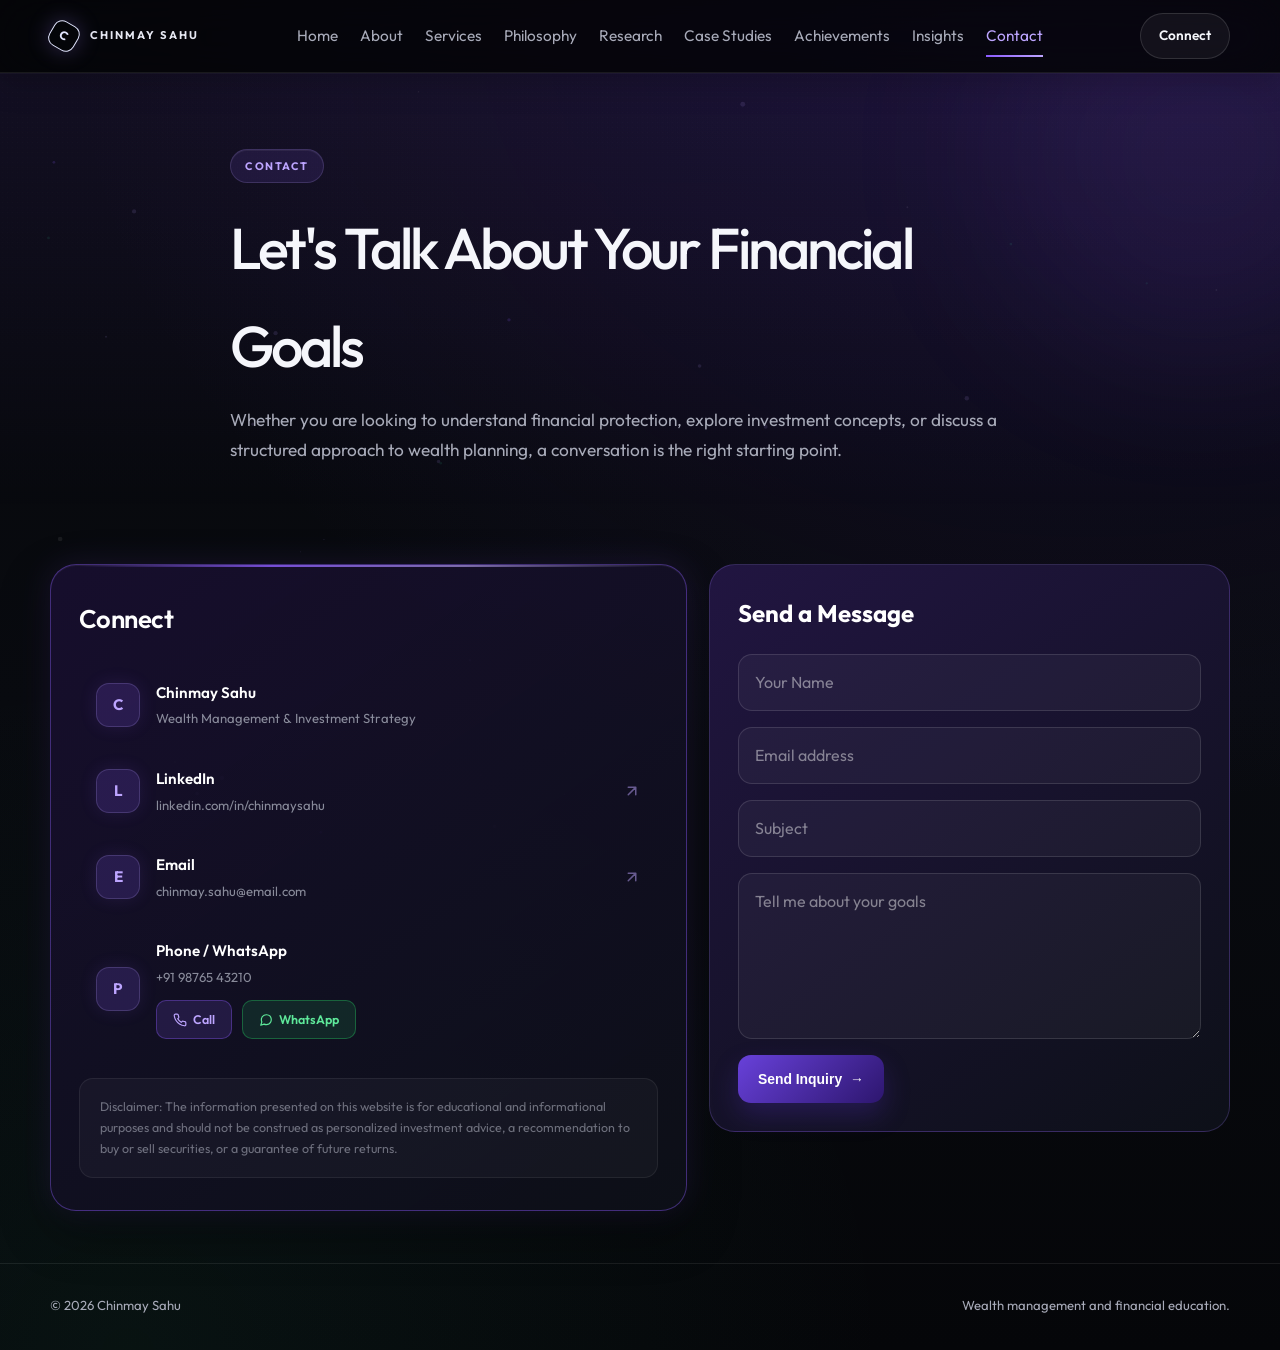
==== contact.html @ 5b197ac1 "Initial commit: Wealth Manager website with crystal background, interactive welcome screen, and upda" ====
<!DOCTYPE html>
<html lang="en">
  <head>
    <meta charset="UTF-8" />
    <meta name="viewport" content="width=device-width, initial-scale=1.0" />
    <title>Contact | Chinmay Sahu</title>
    <link rel="preconnect" href="https://fonts.googleapis.com" />
    <link rel="preconnect" href="https://fonts.gstatic.com" crossorigin />
    <link href="https://fonts.googleapis.com/css2?family=Outfit:wght@400;500;600;700&display=swap" rel="stylesheet" />
    <link rel="stylesheet" href="styles.css" />
  </head>
  <body>
    <canvas id="particles-canvas"></canvas>

    <div class="crystal-background" aria-hidden="true">
      <img src="hero-glass.jpg" alt="" class="crystal-ring" />
    </div>

    <header class="topbar">
      <div class="container nav-wrap">
        <a href="index.html" class="brand" aria-label="Home"><span class="brand-mark">C</span><span>Chinmay Sahu</span></a>
        <nav class="site-nav" aria-label="Main navigation">
          <a href="index.html">Home</a><a href="about.html">About</a><a href="services.html">Services</a>
          <a href="philosophy.html">Philosophy</a><a href="research.html">Research</a>
          <a href="case-studies.html">Case Studies</a><a href="achievements.html">Achievements</a>
          <a href="insights.html">Insights</a><a class="active" href="contact.html">Contact</a>
        </nav>
        <a class="nav-cta" href="contact.html">Connect</a>
        <button class="mobile-toggle" aria-label="Toggle menu">☰</button>
      </div>
    </header>

    <main>
      <section class="page-hero">
        <div class="container page-hero-inner">
          <span class="kicker">Contact</span>
          <h1>Let's Talk About Your Financial Goals</h1>
          <p>Whether you are looking to understand financial protection, explore investment concepts, or discuss a structured approach to wealth planning, a conversation is the right starting point.</p>
        </div>
      </section>

      <section>
        <div class="container contact-grid">
          <div class="connect-card reveal" id="connect-card">
            <h2 class="connect-card__title">Connect</h2>

            <ul class="connect-list">
              <!-- Chinmay Sahu — static info -->
              <li class="connect-item">
                <span class="connect-icon">C</span>
                <div class="connect-info">
                  <strong>Chinmay Sahu</strong>
                  <span>Wealth Management &amp; Investment Strategy</span>
                </div>
              </li>

              <!-- LinkedIn — clickable row -->
              <li>
                <a href="https://linkedin.com" target="_blank" rel="noopener noreferrer" class="connect-item connect-link">
                  <span class="connect-icon">L</span>
                  <div class="connect-info">
                    <strong>LinkedIn</strong>
                    <span>linkedin.com/in/chinmaysahu</span>
                  </div>
                  <svg class="connect-arrow" xmlns="http://www.w3.org/2000/svg" width="18" height="18" viewBox="0 0 24 24" fill="none" stroke="currentColor" stroke-width="2" stroke-linecap="round" stroke-linejoin="round"><path d="M7 17l9.2-9.2M17 17V7H7"/></svg>
                </a>
              </li>

              <!-- Email — clickable row -->
              <li>
                <a href="mailto:chinmay.sahu@email.com" class="connect-item connect-link">
                  <span class="connect-icon">E</span>
                  <div class="connect-info">
                    <strong>Email</strong>
                    <span>chinmay.sahu@email.com</span>
                  </div>
                  <svg class="connect-arrow" xmlns="http://www.w3.org/2000/svg" width="18" height="18" viewBox="0 0 24 24" fill="none" stroke="currentColor" stroke-width="2" stroke-linecap="round" stroke-linejoin="round"><path d="M7 17l9.2-9.2M17 17V7H7"/></svg>
                </a>
              </li>

              <!-- Phone / WhatsApp — split action buttons -->
              <li class="connect-item">
                <span class="connect-icon">P</span>
                <div class="connect-info">
                  <strong>Phone / WhatsApp</strong>
                  <span>+91 98765 43210</span>
                  <div class="connect-actions">
                    <a href="tel:+919876543210" class="connect-action-btn">
                      <svg xmlns="http://www.w3.org/2000/svg" width="14" height="14" viewBox="0 0 24 24" fill="none" stroke="currentColor" stroke-width="2" stroke-linecap="round" stroke-linejoin="round"><path d="M22 16.92v3a2 2 0 0 1-2.18 2 19.79 19.79 0 0 1-8.63-3.07 19.5 19.5 0 0 1-6-6 19.79 19.79 0 0 1-3.07-8.67A2 2 0 0 1 4.11 2h3a2 2 0 0 1 2 1.72 12.84 12.84 0 0 0 .7 2.81 2 2 0 0 1-.45 2.11L8.09 9.91a16 16 0 0 0 6 6l1.27-1.27a2 2 0 0 1 2.11-.45 12.84 12.84 0 0 0 2.81.7A2 2 0 0 1 22 16.92z"/></svg>
                      Call
                    </a>
                    <a href="https://wa.me" target="_blank" rel="noopener noreferrer" class="connect-action-btn connect-action-btn--wa">
                      <svg xmlns="http://www.w3.org/2000/svg" width="14" height="14" viewBox="0 0 24 24" fill="none" stroke="currentColor" stroke-width="2" stroke-linecap="round" stroke-linejoin="round"><path d="M21 11.5a8.38 8.38 0 0 1-.9 3.8 8.5 8.5 0 0 1-7.6 4.7 8.38 8.38 0 0 1-3.8-.9L3 21l1.9-5.7a8.38 8.38 0 0 1-.9-3.8 8.5 8.5 0 0 1 4.7-7.6 8.38 8.38 0 0 1 3.8-.9h.5a8.48 8.48 0 0 1 8 8v.5z"/></svg>
                      WhatsApp
                    </a>
                  </div>
                </div>
              </li>
            </ul>

            <div class="connect-disclaimer">
              Disclaimer: The information presented on this website is for educational and informational purposes and should not be construed as personalized investment advice, a recommendation to buy or sell securities, or a guarantee of future returns.
            </div>
          </div>

          <div class="form-shell reveal">
            <h2>Send a Message</h2>
            <form>
              <input type="text" placeholder="Your Name" />
              <input type="email" placeholder="Email address" />
              <input type="text" placeholder="Subject" />
              <textarea rows="5" placeholder="Tell me about your goals"></textarea>
              <button class="btn btn-primary" type="submit">Send Inquiry <span class="arrow">→</span></button>
            </form>
          </div>
        </div>
      </section>
    </main>

    <footer class="footer">
      <div class="container footer-inner">
        <div>© <span id="year"></span> Chinmay Sahu</div>
        <div>Wealth management and financial education.</div>
      </div>
    </footer>

    <nav class="mobile-bottom-nav" aria-label="Quick navigation">
      <a href="index.html">
        <svg xmlns="http://www.w3.org/2000/svg" width="20" height="20" viewBox="0 0 24 24" fill="none" stroke="currentColor" stroke-width="2" stroke-linecap="round" stroke-linejoin="round"><path d="m3 9 9-7 9 7v11a2 2 0 0 1-2 2H5a2 2 0 0 1-2-2z"/><polyline points="9 22 9 12 15 12 15 22"/></svg>
        <small>Home</small>
      </a>
      <a href="services.html">
        <svg xmlns="http://www.w3.org/2000/svg" width="20" height="20" viewBox="0 0 24 24" fill="none" stroke="currentColor" stroke-width="2" stroke-linecap="round" stroke-linejoin="round"><rect width="18" height="18" x="3" y="3" rx="2"/><path d="M7 7h.01"/><path d="M17 7h.01"/><path d="M7 17h.01"/><path d="M17 17h.01"/></svg>
        <small>Portfolio</small>
      </a>
      <a href="insights.html">
        <svg xmlns="http://www.w3.org/2000/svg" width="20" height="20" viewBox="0 0 24 24" fill="none" stroke="currentColor" stroke-width="2" stroke-linecap="round" stroke-linejoin="round"><path d="M2 12h4l3-9 5 18 3-9h5"/></svg>
        <small>Insights</small>
      </a>
      <a class="active" href="contact.html">
        <svg xmlns="http://www.w3.org/2000/svg" width="20" height="20" viewBox="0 0 24 24" fill="none" stroke="currentColor" stroke-width="2" stroke-linecap="round" stroke-linejoin="round"><path d="M19 21v-2a4 4 0 0 0-4-4H9a4 4 0 0 0-4 4v2"/><circle cx="12" cy="7" r="4"/></svg>
        <small>Profile</small>
      </a>
    </nav>

    <script src="script.js"></script>
  </body>
</html>
---- styles.css ----
/* ═══════════════════════════════════════════════════════════
   CHINMAY SAHU — Premium Dark Glassmorphic Theme
   Inspired by Nexora fintech UI
   ═══════════════════════════════════════════════════════════ */

/* ── Foundations ─────────────────────────────────────────── */
:root {
  --bg: #050609;
  --bg-soft: #0a0c12;
  --panel: #0d1018;
  --card: #11141d;
  --text: #f5f6fb;
  --text-soft: #a8abb9;
  --muted: #6f7382;
  --line: rgba(255, 255, 255, 0.08);
  --accent: #8c5cff;
  --accent-soft: #bda5ff;
  --accent-strong: #3d1a92;
  --green: #34d399;
  --green-soft: rgba(52, 211, 153, 0.12);
  --shadow: 0 18px 48px rgba(0, 0, 0, 0.35);
  --glass: rgba(16, 19, 27, 0.72);
  --glass-border: rgba(255, 255, 255, 0.09);
  --radius: 18px;
  --radius-lg: 28px;
  --container: 1180px;
  --ease: cubic-bezier(0.22, 1, 0.36, 1);
  --ease-bounce: cubic-bezier(0.34, 1.56, 0.64, 1);
}

* { box-sizing: border-box; margin: 0; padding: 0; }

html {
  scroll-behavior: smooth;
  background: var(--bg);
}

body {
  margin: 0;
  min-width: 320px;
  overflow-x: hidden;
  font-family: Outfit, ui-sans-serif, system-ui, -apple-system, BlinkMacSystemFont, "Segoe UI", sans-serif;
  background:
    radial-gradient(ellipse 80% 60% at 85% 0%, rgba(81, 42, 173, 0.18), transparent),
    radial-gradient(ellipse 60% 50% at 10% 100%, rgba(52, 211, 153, 0.06), transparent),
    linear-gradient(180deg, #050609 0%, #090b10 52%, #050609 100%);
  color: var(--text);
  line-height: 1.7;
  -webkit-font-smoothing: antialiased;
  text-rendering: optimizeLegibility;
}

/* Dot pattern overlay */
body::before {
  content: "";
  position: fixed;
  inset: 0;
  pointer-events: none;
  z-index: 0;
  opacity: 0.12;
  background-image: radial-gradient(rgba(255,255,255,0.2) 0.7px, transparent 0.7px);
  background-size: 5px 5px;
  mask-image: linear-gradient(to bottom, black, transparent 72%);
  -webkit-mask-image: linear-gradient(to bottom, black, transparent 72%);
}

::selection {
  color: #fff;
  background: rgba(140, 92, 255, 0.55);
}

:focus-visible {
  outline: 2px solid var(--accent-soft);
  outline-offset: 4px;
}

a {
  color: inherit;
  text-decoration: none;
}

img {
  max-width: 100%;
  display: block;
}

ul { list-style: none; }

.container {
  width: min(var(--container), calc(100% - 32px));
  margin: 0 auto;
  position: relative;
  z-index: 1;
}


/* ── Keyframe Animations ────────────────────────────────── */
@keyframes fadeUp {
  from { opacity: 0; transform: translateY(36px); }
  to   { opacity: 1; transform: translateY(0); }
}

@keyframes fadeDown {
  from { opacity: 0; transform: translateY(-24px); }
  to   { opacity: 1; transform: translateY(0); }
}

@keyframes fadeIn {
  from { opacity: 0; }
  to   { opacity: 1; }
}

@keyframes scaleIn {
  from { opacity: 0; transform: scale(0.92); }
  to   { opacity: 1; transform: scale(1); }
}

@keyframes slideLeft {
  from { opacity: 0; transform: translateX(48px); }
  to   { opacity: 1; transform: translateX(0); }
}

@keyframes slideRight {
  from { opacity: 0; transform: translateX(-48px); }
  to   { opacity: 1; transform: translateX(0); }
}

@keyframes float {
  0%, 100% { transform: translateY(0px) rotate(-28deg); }
  50%      { transform: translateY(-18px) rotate(-24deg); }
}

@keyframes floatStat {
  0%, 100% { transform: translateY(0px); }
  50%      { transform: translateY(-10px); }
}

@keyframes pulse {
  0%, 100% { opacity: 0.6; transform: scale(1); }
  50%      { opacity: 1; transform: scale(1.05); }
}

@keyframes shimmer {
  0%   { background-position: -200% 0; }
  100% { background-position: 200% 0; }
}

@keyframes glowPulse {
  0%, 100% { box-shadow: 0 0 22px rgba(140, 92, 255, 0.15); }
  50%      { box-shadow: 0 0 38px rgba(140, 92, 255, 0.35); }
}

@keyframes barGrow {
  from { transform: scaleY(0); }
  to   { transform: scaleY(1); }
}

@keyframes countUp {
  from { opacity: 0; transform: translateY(16px); }
  to   { opacity: 1; transform: translateY(0); }
}

@keyframes heroImageFloat {
  0%, 100% { transform: translateY(0) scale(1); }
  50%      { transform: translateY(-14px) scale(1.02); }
}

@keyframes gradientShift {
  0%   { background-position: 0% 50%; }
  50%  { background-position: 100% 50%; }
  100% { background-position: 0% 50%; }
}


/* ── Reveal-on-scroll (JS adds .is-visible) ─────────────── */
.reveal {
  opacity: 0;
  transform: translateY(36px);
  transition: opacity 0.7s var(--ease), transform 0.7s var(--ease);
}
.reveal.is-visible {
  opacity: 1;
  transform: translateY(0);
}

/* Stagger children */
.stagger > *:nth-child(1)  { transition-delay: 0ms; }
.stagger > *:nth-child(2)  { transition-delay: 80ms; }
.stagger > *:nth-child(3)  { transition-delay: 160ms; }
.stagger > *:nth-child(4)  { transition-delay: 240ms; }
.stagger > *:nth-child(5)  { transition-delay: 320ms; }
.stagger > *:nth-child(6)  { transition-delay: 400ms; }
.stagger > *:nth-child(7)  { transition-delay: 480ms; }
.stagger > *:nth-child(8)  { transition-delay: 560ms; }
.stagger > *:nth-child(9)  { transition-delay: 640ms; }

.stagger > .reveal {
  opacity: 0;
  transform: translateY(36px);
}
.stagger > .reveal.is-visible {
  opacity: 1;
  transform: translateY(0);
}


/* ── Crystal Background ─────────────────────────────────── */
.crystal-background {
  position: fixed;
  top: 0;
  left: 0;
  width: 100vw;
  height: 100vh;
  z-index: -1;
  overflow: hidden;
  pointer-events: none;
  background: radial-gradient(ellipse 80% 60% at 50% 50%, rgba(81, 42, 173, 0.25), rgba(5, 6, 9, 0.95));
}

.crystal-background::after {
  content: "";
  position: absolute;
  inset: 0;
  background: linear-gradient(180deg, rgba(5, 6, 9, 0.6) 0%, rgba(5, 6, 9, 0.3) 50%, rgba(5, 6, 9, 0.8) 100%);
  pointer-events: none;
}

.crystal-ring {
  position: absolute;
  top: 50%;
  left: 50%;
  width: 900px;
  max-width: none;
  transform: translate(-50%, -50%);
  opacity: 0.65;
  filter: drop-shadow(0 0 80px rgba(140, 92, 255, 0.4)) hue-rotate(-10deg) saturate(1.2);
  transition: transform 0.1s ease-out;
}

/* ── Navigation ─────────────────────────────────────────── */
.topbar {
  position: sticky;
  top: 0;
  z-index: 999;
  background: rgba(5, 6, 9, 0.82);
  backdrop-filter: blur(24px) saturate(1.6);
  -webkit-backdrop-filter: blur(24px) saturate(1.6);
  border-bottom: 1px solid var(--line);
  box-shadow: 0 1px 0 rgba(255,255,255,0.03), 0 12px 30px rgba(0,0,0,0.18);
  animation: fadeDown 0.6s var(--ease) both;
}

.nav-wrap {
  display: flex;
  align-items: center;
  justify-content: space-between;
  min-height: 72px;
  gap: 20px;
}

.brand {
  display: flex;
  align-items: center;
  gap: 12px;
  font-weight: 700;
  letter-spacing: 0.18em;
  text-transform: uppercase;
  font-size: 0.7rem;
}

.brand > span:last-child {
  color: #e6e8f2;
}

.brand-mark {
  width: 28px;
  height: 28px;
  border-radius: 9px;
  background: transparent;
  border: 1px solid #e1e5ff;
  color: #e1e5ff;
  display: grid;
  place-items: center;
  font-size: 0.75rem;
  font-weight: 700;
  transform: rotate(30deg);
  box-shadow: 0 0 22px rgba(167, 132, 255, 0.28);
  animation: glowPulse 3s ease-in-out infinite;
}

.site-nav {
  display: flex;
  align-items: center;
  gap: 22px;
  color: var(--text-soft);
  font-size: 0.96rem;
}

.site-nav a {
  position: relative;
  transition: color 0.25s ease;
}

.site-nav a::after {
  content: "";
  position: absolute;
  left: 0;
  bottom: -8px;
  width: 100%;
  height: 2px;
  background: linear-gradient(90deg, var(--accent), var(--accent-soft));
  transform: scaleX(0);
  transform-origin: left;
  transition: transform 0.3s var(--ease);
}

.site-nav a:hover,
.site-nav a.active {
  color: var(--accent-soft);
}

.site-nav a:hover::after,
.site-nav a.active::after {
  transform: scaleX(1);
}

.nav-cta {
  display: inline-flex;
  align-items: center;
  justify-content: center;
  padding: 10px 18px;
  min-height: 40px;
  border-radius: 999px;
  border: 1px solid rgba(255, 255, 255, 0.13);
  background: rgba(255, 255, 255, 0.05);
  font-weight: 600;
  font-size: 0.85rem;
  color: var(--text);
  transition: background 200ms ease, border-color 200ms ease, transform 200ms ease, box-shadow 200ms ease;
}

.nav-cta:hover {
  background: rgba(140, 92, 255, 0.16);
  border-color: rgba(189, 165, 255, 0.42);
  transform: translateY(-1px);
  box-shadow: 0 8px 24px rgba(140, 92, 255, 0.15);
}

.mobile-toggle {
  display: none;
  width: 42px;
  height: 42px;
  border-radius: 12px;
  border: 1px solid rgba(255,255,255,0.1);
  background: rgba(255,255,255,0.04);
  color: var(--text);
  font-size: 1.4rem;
  cursor: pointer;
  transition: background 200ms ease, border-color 200ms ease;
}

.mobile-toggle:active {
  background: rgba(140, 92, 255, 0.2);
  border-color: rgba(189, 165, 255, 0.5);
}


/* ── Hero Section ───────────────────────────────────────── */
.hero {
  padding: 58px 0 30px;
  position: relative;
  overflow: hidden;
}

/* Ambient glow behind hero */
.hero::before {
  content: "";
  position: absolute;
  width: 560px;
  height: 560px;
  left: -240px;
  top: -200px;
  border-radius: 50%;
  background: rgba(84, 51, 180, 0.12);
  filter: blur(100px);
  pointer-events: none;
  animation: pulse 6s ease-in-out infinite;
}

.hero::after {
  content: "";
  position: absolute;
  width: 400px;
  height: 400px;
  right: -100px;
  bottom: -100px;
  border-radius: 50%;
  background: rgba(52, 211, 153, 0.06);
  filter: blur(80px);
  pointer-events: none;
}

.hero-grid {
  display: flex;
  flex-direction: column;
  max-width: 800px;
  gap: 30px;
}

.kicker {
  display: inline-flex;
  align-items: center;
  gap: 10px;
  padding: 7px 14px;
  border-radius: 999px;
  background: rgba(140, 92, 255, 0.12);
  border: 1px solid rgba(189, 165, 255, 0.18);
  color: var(--accent-soft);
  font-size: 0.68rem;
  font-weight: 700;
  letter-spacing: 0.14em;
  text-transform: uppercase;
  box-shadow: inset 0 1px 0 rgba(255,255,255,0.06);
  animation: fadeUp 0.6s var(--ease) 0.1s both;
}

.hero h1 {
  font-family: Outfit, ui-sans-serif, system-ui, sans-serif;
  font-size: clamp(2.9rem, 7vw, 5.8rem);
  font-weight: 500;
  line-height: 1.02;
  margin: 20px 0 18px;
  letter-spacing: -0.07em;
  max-width: 620px;
  text-shadow: 0 0 34px rgba(153, 121, 255, 0.1);
  animation: fadeUp 0.8s var(--ease) 0.2s both;
}

.hero h1::first-line {
  color: #fff;
}

.hero p {
  max-width: 540px;
  font-size: 1.05rem;
  color: #b8bbc8;
  line-height: 1.72;
  animation: fadeUp 0.8s var(--ease) 0.35s both;
}

.hero-actions {
  display: flex;
  flex-wrap: wrap;
  gap: 14px;
  margin-top: 28px;
  animation: fadeUp 0.8s var(--ease) 0.45s both;
}

.hero-meta {
  display: flex;
  flex-wrap: wrap;
  gap: 12px;
  margin-top: 28px;
  animation: fadeUp 0.8s var(--ease) 0.55s both;
}

.hero-meta span {
  padding: 9px 12px;
  border: 1px solid rgba(255, 255, 255, 0.08);
  border-radius: 10px;
  background: rgba(255, 255, 255, 0.035);
  color: var(--text-soft);
  font-size: 0.76rem;
  transition: border-color 200ms ease, background 200ms ease, transform 200ms ease;
}

.hero-meta span:hover {
  border-color: rgba(189, 165, 255, 0.28);
  background: rgba(140, 92, 255, 0.08);
  transform: translateY(-2px);
}


/* ── Hero Visual Card (Portfolio Dashboard) ──────────────── */
.hero-visual {
  position: relative;
  animation: slideLeft 0.9s var(--ease) 0.3s both;
}

.visual-card {
  min-height: 510px;
  padding: 25px;
  border: 1px solid rgba(255, 255, 255, 0.11);
  border-radius: var(--radius-lg);
  background:
    radial-gradient(circle at 75% 12%, rgba(134, 93, 255, 0.38), transparent 26%),
    linear-gradient(160deg, #161022 0%, #0d1019 47%, #080a0f 100%);
  box-shadow: 0 28px 70px rgba(0,0,0,0.48), 0 0 0 1px rgba(189,165,255,0.05);
  position: relative;
  overflow: hidden;
  isolation: isolate;
}

/* Gradient sheen */
.visual-card::before {
  content: "";
  position: absolute;
  inset: 0;
  background: linear-gradient(135deg, rgba(157, 115, 255, 0.23), transparent 45%, transparent);
  pointer-events: none;
}

/* Glass ring decoration */
.visual-card::after {
  content: "";
  position: absolute;
  width: 235px;
  height: 145px;
  right: 24px;
  top: 95px;
  border: 14px solid rgba(232, 236, 255, 0.68);
  border-radius: 50%;
  transform: rotate(-28deg);
  box-shadow: 0 0 20px #7f67ff, inset 0 0 18px #93b3ff;
  opacity: 0.72;
  pointer-events: none;
  animation: float 6s ease-in-out infinite;
}

.portfolio-balance {
  display: flex;
  justify-content: space-between;
  align-items: center;
  margin-bottom: 24px;
  color: rgba(255,255,255,0.6);
  position: relative;
  z-index: 2;
  font-size: 0.76rem;
}

.balance-main {
  position: relative;
  z-index: 2;
  margin-top: 150px;
  font-size: 2.3rem;
  font-weight: 500;
  color: white;
  letter-spacing: -0.05em;
}

.visual-panel {
  position: relative;
  z-index: 1;
  background: rgba(255,255,255,0.045);
  border: 1px solid rgba(255,255,255,0.08);
  border-radius: 20px;
  padding: 16px;
  margin-top: 18px;
  box-shadow: inset 0 1px 0 rgba(255,255,255,0.05), 0 15px 32px rgba(0,0,0,0.15);
}

.bar-chart {
  display: grid;
  grid-template-columns: repeat(7, 1fr);
  align-items: end;
  gap: 12px;
  height: 180px;
  margin: 20px 0 8px;
}

.bar-chart span {
  display: block;
  border-radius: 12px 12px 0 0;
  background: linear-gradient(180deg, #a67cff 0%, #4c25b8 100%);
  box-shadow: 0 0 14px rgba(151, 113, 255, 0.22);
  transform-origin: bottom;
  animation: barGrow 0.8s var(--ease) both;
  transition: filter 200ms ease, transform 200ms ease;
}

.bar-chart span:nth-child(1) { animation-delay: 0.6s; }
.bar-chart span:nth-child(2) { animation-delay: 0.7s; }
.bar-chart span:nth-child(3) { animation-delay: 0.8s; }
.bar-chart span:nth-child(4) { animation-delay: 0.9s; }
.bar-chart span:nth-child(5) { animation-delay: 1.0s; }
.bar-chart span:nth-child(6) { animation-delay: 1.1s; }
.bar-chart span:nth-child(7) { animation-delay: 1.2s; }

.bar-chart span:hover {
  filter: brightness(1.3);
  transform: translateY(-4px) scaleY(1);
}

.legend {
  list-style: none;
  padding: 0;
  margin: 24px 0 0;
  display: flex;
  flex-wrap: wrap;
  gap: 12px;
  color: rgba(255,255,255,0.6);
  font-size: 0.76rem;
  position: relative;
  z-index: 2;
}

.legend li {
  display: inline-flex;
  align-items: center;
  gap: 8px;
}

.dot {
  width: 10px;
  height: 10px;
  border-radius: 50%;
  display: inline-block;
}

.floating-stat {
  position: absolute;
  right: -18px;
  bottom: 32px;
  width: 175px;
  padding: 15px;
  background: rgba(21, 24, 34, 0.92);
  backdrop-filter: blur(16px);
  -webkit-backdrop-filter: blur(16px);
  border: 1px solid rgba(255, 255, 255, 0.11);
  border-radius: var(--radius);
  z-index: 2;
  color: var(--text);
  box-shadow: 0 18px 42px rgba(0,0,0,0.42), inset 0 1px 0 rgba(255,255,255,0.06);
  animation: floatStat 4s ease-in-out infinite;
}

.floating-stat small {
  display: block;
  color: var(--muted);
  margin-bottom: 8px;
  font-size: 0.72rem;
}

.floating-stat strong {
  font-size: 1.8rem;
  color: #a990ff;
  font-weight: 600;
}


/* ── Buttons ────────────────────────────────────────────── */
.btn {
  display: inline-flex;
  align-items: center;
  justify-content: center;
  gap: 8px;
  border-radius: 13px;
  padding: 14px 20px;
  min-height: 48px;
  font-weight: 700;
  font-size: 0.87rem;
  position: relative;
  overflow: hidden;
  isolation: isolate;
  transition: transform 200ms var(--ease), box-shadow 200ms ease, border-color 200ms ease, background 200ms ease;
}

/* Shimmer sweep on hover */
.btn::after {
  content: "";
  position: absolute;
  inset: 0;
  transform: translateX(-110%) skewX(-18deg);
  background: linear-gradient(90deg, transparent, rgba(255,255,255,0.16), transparent);
  transition: transform 480ms ease;
  z-index: -1;
}

.btn:hover::after {
  transform: translateX(110%) skewX(-18deg);
}

.btn-primary {
  background: linear-gradient(135deg, #6841da, #2d166e);
  color: white;
  box-shadow: 0 12px 26px rgba(82, 47, 189, 0.28);
  border: none;
}

.btn-primary:hover {
  transform: translateY(-2px);
  box-shadow: 0 16px 34px rgba(82, 47, 189, 0.42);
}

.btn-secondary {
  background: rgba(255, 255, 255, 0.05);
  color: var(--text);
  border: 1px solid rgba(255, 255, 255, 0.13);
}

.btn-secondary:hover {
  border-color: rgba(189, 165, 255, 0.4);
  background: rgba(140, 92, 255, 0.1);
  transform: translateY(-2px);
}

.is-pressed {
  transform: scale(0.97) !important;
}

/* Arrow icon inside button */
.btn .arrow {
  display: inline-block;
  transition: transform 250ms var(--ease);
}
.btn:hover .arrow {
  transform: translateX(4px);
}


/* ── Section Heads ──────────────────────────────────────── */
main section {
  padding: 52px 0;
}

.section-head {
  display: flex;
  align-items: end;
  justify-content: space-between;
  gap: 18px;
  margin-bottom: 28px;
}

.section-head h2 {
  margin: 0;
  font-family: Outfit, ui-sans-serif, system-ui, sans-serif;
  font-size: clamp(2rem, 3vw, 3rem);
  font-weight: 500;
  letter-spacing: -0.05em;
  color: #f4f2ff;
}

.section-head p {
  max-width: 600px;
  color: #aeb2c1;
  margin: 0;
}


/* ── Cards ──────────────────────────────────────────────── */
.feature-grid,
.card-grid,
.stat-grid,
.blog-grid,
.timeline,
.two-col,
.contact-grid,
.metrics-row,
.case-grid,
.page-grid {
  display: grid;
  gap: 22px;
}

.feature-grid { grid-template-columns: repeat(3, minmax(0, 1fr)); }
.card-grid    { grid-template-columns: repeat(3, minmax(0, 1fr)); }
.stat-grid    { grid-template-columns: repeat(4, minmax(0, 1fr)); }
.blog-grid    { grid-template-columns: repeat(3, minmax(0, 1fr)); }
.timeline     { grid-template-columns: repeat(4, minmax(0, 1fr)); }
.two-col      { grid-template-columns: 1.1fr 0.9fr; align-items: start; }
.contact-grid { grid-template-columns: 1.1fr 0.9fr; align-items: start; }

.card,
.text-block,
.blog-card,
.contact-card {
  background: linear-gradient(135deg, rgba(82, 47, 189, 0.12), rgba(21, 12, 41, 0.45));
  backdrop-filter: blur(24px);
  -webkit-backdrop-filter: blur(24px);
  border: 1px solid rgba(140, 92, 255, 0.35);
  border-radius: var(--radius);
  padding: 24px;
  position: relative;
  overflow: hidden;
  box-shadow: 0 14px 32px rgba(0,0,0,0.16), inset 0 0 20px rgba(140, 92, 255, 0.15);
  transition: transform 300ms var(--ease), border-color 300ms ease, box-shadow 300ms ease;
}

/* Glass highlight gradient */
.card::before,
.blog-card::before,
.contact-card::before {
  content: "";
  position: absolute;
  inset: 0;
  pointer-events: none;
  background: linear-gradient(135deg, rgba(255,255,255,0.06), transparent 32%);
  opacity: 0.6;
}

.card:hover,
.blog-card:hover,
.contact-card:hover {
  transform: translateY(-6px);
  border-color: rgba(189, 165, 255, 0.6);
  box-shadow: 0 22px 44px rgba(0,0,0,0.4), 0 0 30px rgba(106, 67, 211, 0.25), inset 0 0 25px rgba(140, 92, 255, 0.25);
}

.card h3,
.blog-body h3 {
  margin: 15px 0 10px;
  font-size: 1.3rem;
  color: #f0eff8;
}

.card p,
.card li,
.text-block p,
.text-block li {
  color: #aeb2c1;
  line-height: 1.7;
}

.text-block {
  padding: 32px;
}

.text-block ul,
.card ul,
.case-list {
  padding-left: 18px;
  margin: 18px 0 0;
  list-style: disc;
}

.service-card { min-height: 100%; }


/* ── Icon Box ───────────────────────────────────────────── */
.icon-box {
  width: 54px;
  height: 54px;
  border-radius: 14px;
  display: grid;
  place-items: center;
  background: rgba(140, 92, 255, 0.15);
  border: 1px solid rgba(189,165,255,0.14);
  color: var(--accent-soft);
  font-size: 1rem;
  font-weight: 700;
  box-shadow: 0 0 20px rgba(140,92,255,0.1);
}


/* ── Metric Cards ───────────────────────────────────────── */
.metric-card {
  padding: 28px 22px;
  background: linear-gradient(145deg, #19132b, #0d1018);
  border: 1px solid rgba(158, 122, 255, 0.2);
  border-radius: var(--radius);
  color: white;
  position: relative;
  overflow: hidden;
  box-shadow: 0 14px 32px rgba(0,0,0,0.16), inset 0 1px 0 rgba(255,255,255,0.035);
  transition: transform 300ms var(--ease), border-color 300ms ease, box-shadow 300ms ease;
}

.metric-card::before {
  content: "";
  position: absolute;
  inset: 0;
  pointer-events: none;
  background: linear-gradient(135deg, rgba(255,255,255,0.06), transparent 32%);
  opacity: 0.6;
}

.metric-card:hover {
  transform: translateY(-5px);
  border-color: rgba(189, 165, 255, 0.28);
  box-shadow: 0 22px 44px rgba(0,0,0,0.25), 0 0 24px rgba(106, 67, 211, 0.08);
}

.metric-card strong {
  display: block;
  font-family: Outfit, ui-sans-serif, system-ui, sans-serif;
  font-size: clamp(2rem, 3vw, 3rem);
  line-height: 1;
  margin-bottom: 8px;
  color: #f5f2ff;
  font-weight: 600;
}

.metric-card span {
  color: rgba(255,255,255,0.65);
  font-size: 0.88rem;
}


/* ── Page Hero ──────────────────────────────────────────── */
.page-hero {
  padding: 76px 0 48px;
  background: linear-gradient(180deg, rgba(140, 92, 255, 0.1), transparent);
  position: relative;
  overflow: hidden;
}

.page-hero::before {
  content: "";
  position: absolute;
  width: 400px;
  height: 400px;
  right: -120px;
  top: -120px;
  border-radius: 50%;
  background: rgba(140, 92, 255, 0.08);
  filter: blur(80px);
  pointer-events: none;
}

.page-hero-inner {
  max-width: 820px;
}

.page-hero h1 {
  font-family: Outfit, ui-sans-serif, system-ui, sans-serif;
  margin: 16px 0 10px;
  font-size: clamp(2.5rem, 4.5vw, 4.3rem);
  font-weight: 500;
  letter-spacing: -0.05em;
  animation: fadeUp 0.7s var(--ease) 0.1s both;
}

.page-hero p {
  color: var(--text-soft);
  font-size: 1.08rem;
  animation: fadeUp 0.7s var(--ease) 0.2s both;
}

.page-hero .kicker {
  animation: fadeUp 0.6s var(--ease) both;
}


/* ── Image Panel ────────────────────────────────────────── */
.image-panel {
  min-height: 420px;
  border-radius: 24px;
  background-image: linear-gradient(135deg, rgba(14, 34, 45, 0.48), rgba(12, 26, 35, 0.24)), url('https://images.unsplash.com/photo-1520607162513-77705c0f0d4a?auto=format&fit=crop&w=1200&q=80');
  background-size: cover;
  background-position: center;
  box-shadow: var(--shadow);
  border: 1px solid var(--glass-border);
}


/* ── Quote ──────────────────────────────────────────────── */
.quote {
  background: linear-gradient(145deg, #211541, #0d1018);
  border: 1px solid rgba(158, 122, 255, 0.22);
  color: white;
  border-radius: 26px;
  padding: 40px 34px;
  position: relative;
  overflow: hidden;
}

.quote::before {
  content: "\201C";
  position: absolute;
  right: 26px;
  top: 10px;
  font-size: 5rem;
  line-height: 1;
  color: rgba(189, 165, 255, 0.12);
  font-family: Georgia, serif;
}

.quote p {
  font-size: 1.1rem;
  color: rgba(255,255,255,0.88);
  font-style: italic;
  line-height: 1.8;
}


/* ── Blog Cards ─────────────────────────────────────────── */
.blog-thumb {
  height: 220px;
  background-size: cover;
  background-position: center;
  filter: saturate(0.72) contrast(1.08);
  transition: transform 500ms var(--ease), filter 500ms ease;
}

.blog-card:hover .blog-thumb {
  filter: saturate(1) contrast(1.08);
  transform: scale(1.04);
}

.blog-body {
  padding: 22px;
}

.blog-body span {
  color: var(--accent-soft);
  font-size: 0.8rem;
  letter-spacing: 0.08em;
  text-transform: uppercase;
  font-weight: 700;
}

.blog-body h3 {
  margin: 12px 0 8px;
  font-size: 1.3rem;
}

.blog-body p {
  color: #aeb2c1;
}


/* ── Timeline ───────────────────────────────────────────── */
.timeline-item {
  position: relative;
  border-left: 1px solid rgba(140, 92, 255, 0.25);
  padding: 0 0 0 20px;
  min-height: 200px;
}

.timeline-item::before {
  content: "";
  position: absolute;
  left: -7px;
  top: 0;
  width: 14px;
  height: 14px;
  border-radius: 50%;
  background: var(--accent);
  box-shadow: 0 0 0 6px rgba(140, 92, 255, 0.15), 0 0 20px rgba(140, 92, 255, 0.3);
}

.timeline-item h4 {
  margin: 0 0 8px;
  font-size: 1.1rem;
  color: var(--accent-soft);
}

.timeline-item p {
  color: var(--text-soft);
}


/* ── Connect Card ───────────────────────────────────────── */
.connect-card {
  background: linear-gradient(145deg, rgba(25, 15, 50, 0.85), rgba(13, 16, 24, 0.95));
  border: 1.5px solid rgba(140, 92, 255, 0.4);
  border-radius: 26px;
  padding: 32px 28px;
  position: relative;
  overflow: hidden;
  box-shadow:
    0 0 30px rgba(140, 92, 255, 0.12),
    0 20px 50px rgba(0, 0, 0, 0.4),
    inset 0 1px 0 rgba(255, 255, 255, 0.06);
}

/* Neon glow accent line at top */
.connect-card::before {
  content: "";
  position: absolute;
  top: 0;
  left: 28px;
  right: 28px;
  height: 2px;
  background: linear-gradient(90deg, transparent, rgba(140, 92, 255, 0.8), rgba(189, 165, 255, 0.6), transparent);
  border-radius: 2px;
}

.connect-card__title {
  font-size: 1.6rem;
  font-weight: 600;
  color: #fff;
  margin: 0 0 24px;
  letter-spacing: -0.02em;
}

/* List */
.connect-list {
  list-style: none;
  padding: 0;
  margin: 0;
  display: grid;
  gap: 6px;
}

/* Each row */
.connect-item {
  display: flex;
  align-items: center;
  gap: 16px;
  padding: 14px 16px;
  border-radius: 14px;
  transition: background 250ms ease, border-color 250ms ease, transform 250ms var(--ease);
  border: 1px solid transparent;
}

/* Clickable rows */
.connect-link {
  text-decoration: none;
  color: inherit;
  cursor: pointer;
}

.connect-link:hover {
  background: rgba(140, 92, 255, 0.1);
  border-color: rgba(140, 92, 255, 0.3);
  transform: translateX(4px);
}

/* Icon block */
.connect-icon {
  width: 44px;
  height: 44px;
  min-width: 44px;
  border-radius: 13px;
  background: rgba(140, 92, 255, 0.18);
  border: 1px solid rgba(189, 165, 255, 0.2);
  color: var(--accent-soft);
  display: grid;
  place-items: center;
  font-weight: 700;
  font-size: 0.95rem;
  box-shadow: 0 0 18px rgba(140, 92, 255, 0.12);
  transition: box-shadow 250ms ease, background 250ms ease;
}

.connect-link:hover .connect-icon {
  background: rgba(140, 92, 255, 0.3);
  box-shadow: 0 0 28px rgba(140, 92, 255, 0.3);
}

/* Info text */
.connect-info {
  display: flex;
  flex-direction: column;
  gap: 2px;
  flex: 1;
  min-width: 0;
}

.connect-info strong {
  color: #fff;
  font-size: 0.95rem;
  font-weight: 600;
}

.connect-info span {
  color: rgba(168, 171, 185, 0.8);
  font-size: 0.82rem;
  overflow: hidden;
  text-overflow: ellipsis;
  white-space: nowrap;
}

/* External link arrow */
.connect-arrow {
  color: rgba(189, 165, 255, 0.5);
  flex-shrink: 0;
  transition: color 250ms ease, transform 250ms var(--ease);
}

.connect-link:hover .connect-arrow {
  color: var(--accent-soft);
  transform: translate(2px, -2px);
}

/* Action buttons (Call / WhatsApp) */
.connect-actions {
  display: flex;
  gap: 10px;
  margin-top: 10px;
}

.connect-action-btn {
  display: inline-flex;
  align-items: center;
  gap: 6px;
  padding: 8px 16px;
  border-radius: 10px;
  font-size: 0.78rem;
  font-weight: 600;
  text-decoration: none;
  transition: transform 200ms var(--ease), box-shadow 200ms ease, background 200ms ease;
  background: rgba(140, 92, 255, 0.15);
  border: 1px solid rgba(140, 92, 255, 0.35);
  color: var(--accent-soft);
}

.connect-action-btn:hover {
  background: rgba(140, 92, 255, 0.28);
  transform: translateY(-2px);
  box-shadow: 0 6px 20px rgba(140, 92, 255, 0.2);
}

.connect-action-btn--wa {
  background: rgba(37, 211, 102, 0.12);
  border-color: rgba(37, 211, 102, 0.35);
  color: #5ee89a;
}

.connect-action-btn--wa:hover {
  background: rgba(37, 211, 102, 0.22);
  box-shadow: 0 6px 20px rgba(37, 211, 102, 0.2);
}

/* Disclaimer */
.connect-disclaimer {
  margin-top: 24px;
  padding: 18px 20px;
  background: rgba(255, 255, 255, 0.03);
  border: 1px solid rgba(255, 255, 255, 0.07);
  border-radius: 14px;
  color: rgba(168, 171, 185, 0.6);
  font-size: 0.78rem;
  line-height: 1.65;
}


/* ── Form Shell ────────────────────────────────────────── */
.form-shell {
  background: linear-gradient(145deg, #211541, #0d1018);
  border: 1px solid rgba(158, 122, 255, 0.22);
  color: white;
  border-radius: 26px;
  padding: 28px;
}

.form-shell h2 {
  margin-bottom: 20px;
}

.form-shell form {
  display: grid;
  gap: 16px;
}

.form-shell input,
.form-shell textarea {
  width: 100%;
  border: 1px solid rgba(255,255,255,0.12);
  border-radius: 14px;
  padding: 14px 16px;
  background: rgba(255,255,255,0.04);
  color: white;
  font: inherit;
  transition: border-color 200ms ease, background 200ms ease, box-shadow 200ms ease;
}

.form-shell input::placeholder,
.form-shell textarea::placeholder {
  color: rgba(255,255,255,0.45);
}

.form-shell input:focus,
.form-shell textarea:focus {
  outline: none;
  border-color: rgba(189,165,255,0.65);
  background: rgba(140,92,255,0.08);
  box-shadow: 0 0 0 3px rgba(140,92,255,0.12);
}

.form-shell button {
  width: fit-content;
  border: 0;
  cursor: pointer;
}


/* ── Footer ─────────────────────────────────────────────── */
.footer {
  padding: 30px 0 34px;
  border-top: 1px solid rgba(255, 255, 255, 0.08);
  color: var(--text-soft);
  font-size: 0.82rem;
}

.footer-inner {
  display: flex;
  justify-content: space-between;
  gap: 16px;
  flex-wrap: wrap;
}


/* ── Mobile Bottom Nav ──────────────────────────────────── */
.mobile-bottom-nav {
  display: none;
}


/* ── Hero 3D Image ──────────────────────────────────────── */
.hero-3d-image {
  width: 100%;
  max-width: 320px;
  margin: 0 auto;
  animation: heroImageFloat 5s ease-in-out infinite;
  filter: drop-shadow(0 0 40px rgba(140, 92, 255, 0.3));
  position: relative;
  z-index: 2;
}


/* ═══════════════════════════════════════════════════════════
   RESPONSIVE — TABLET (< 980px)
   ═══════════════════════════════════════════════════════════ */
@media (max-width: 980px) {
  .hero-grid,
  .two-col,
  .contact-grid {
    grid-template-columns: 1fr;
  }

  .feature-grid,
  .card-grid,
  .blog-grid,
  .timeline,
  .stat-grid {
    grid-template-columns: 1fr 1fr;
  }

  .site-nav {
    position: absolute;
    display: none;
    top: 72px;
    left: 0;
    right: 0;
    background: rgba(5, 6, 9, 0.97);
    backdrop-filter: blur(24px);
    -webkit-backdrop-filter: blur(24px);
    border-bottom: 1px solid var(--line);
    padding: 16px 20px 22px;
    flex-direction: column;
    align-items: flex-start;
    gap: 16px;
    z-index: 100;
  }

  .site-nav.open {
    display: flex;
    animation: fadeDown 0.3s var(--ease) both;
  }

  .mobile-toggle {
    display: block;
  }

  .nav-cta {
    display: none;
  }
}


/* ═══════════════════════════════════════════════════════════
   RESPONSIVE — MOBILE (< 680px)
   ═══════════════════════════════════════════════════════════ */
@media (max-width: 680px) {
  body {
    padding-bottom: 82px;
  }

  .container {
    width: min(calc(100% - 36px), 520px);
  }

  .nav-wrap {
    min-height: 64px;
  }

  .site-nav {
    top: 64px;
  }

  .hero {
    padding: 36px 0 16px;
  }

  .hero-grid {
    display: flex;
    flex-direction: column;
    gap: 24px;
  }

  .hero h1 {
    font-size: clamp(2.5rem, 13vw, 4rem);
    line-height: 0.98;
    margin-top: 14px;
  }

  .hero p {
    font-size: 0.92rem;
    line-height: 1.6;
  }

  .hero-actions {
    display: grid;
    grid-template-columns: 1fr 1fr;
    gap: 10px;
  }

  .hero-actions .btn {
    padding-inline: 10px;
    font-size: 0.78rem;
    min-height: 50px;
  }

  .hero-meta {
    gap: 8px;
    margin-top: 18px;
  }

  .hero-meta span {
    padding: 8px 9px;
    font-size: 0.68rem;
  }

  .visual-card {
    min-height: 460px;
    padding: 20px;
    border-radius: 23px;
  }

  .visual-card::after {
    width: 190px;
    height: 120px;
    top: 78px;
    right: 8px;
  }

  .balance-main {
    margin-top: 125px;
    font-size: 2rem;
  }

  .floating-stat {
    right: -5px;
    bottom: 24px;
  }

  .feature-grid,
  .card-grid,
  .blog-grid,
  .timeline,
  .stat-grid {
    grid-template-columns: 1fr;
  }

  main section {
    padding: 38px 0;
  }

  .section-head {
    display: block;
    margin-bottom: 20px;
  }

  .section-head h2 {
    font-size: 1.85rem;
  }

  .card,
  .text-block {
    padding: 20px;
  }

  .page-hero {
    padding: 52px 0 32px;
  }

  .page-hero h1 {
    font-size: clamp(2rem, 8vw, 3rem);
  }

  .hero-3d-image {
    max-width: 220px;
  }

  .footer {
    font-size: 0.75rem;
    padding-bottom: 24px;
  }

  /* Mobile Bottom Nav */
  .mobile-bottom-nav {
    position: fixed;
    display: flex;
    left: 12px;
    right: 12px;
    bottom: max(10px, env(safe-area-inset-bottom));
    z-index: 1000;
    justify-content: space-around;
    padding: 9px 8px 8px;
    border: 1px solid rgba(189,165,255,0.18);
    border-radius: 20px;
    background: rgba(12, 13, 21, 0.88);
    backdrop-filter: blur(24px) saturate(1.4);
    -webkit-backdrop-filter: blur(24px) saturate(1.4);
    box-shadow: 0 18px 44px rgba(0,0,0,0.55), inset 0 1px 0 rgba(255,255,255,0.07);
  }

  .mobile-bottom-nav a {
    display: grid;
    min-width: 62px;
    min-height: 48px;
    gap: 2px;
    justify-items: center;
    align-content: center;
    color: #777b8b;
    font-size: 1.15rem;
    border-radius: 13px;
    transition: color 200ms ease, background 200ms ease, transform 200ms ease;
  }

  .mobile-bottom-nav a:active {
    transform: scale(0.94);
  }

  .mobile-bottom-nav a.active {
    background: rgba(140,92,255,0.14);
    color: #c7b4ff;
  }

  .mobile-bottom-nav small {
    font-size: 0.61rem;
  }
}


/* ═══════════════════════════════════════════════════════════
   PARTICLES CANVAS
   ═══════════════════════════════════════════════════════════ */
#particles-canvas {
  position: fixed;
  inset: 0;
  z-index: 0;
  pointer-events: none;
  opacity: 0.5;
}


/* ═══════════════════════════════════════════════════════════
   SMOOTH SCROLL PROGRESS BAR
   ═══════════════════════════════════════════════════════════ */
.scroll-progress {
  position: fixed;
  top: 0;
  left: 0;
  height: 3px;
  background: linear-gradient(90deg, var(--accent), var(--green), var(--accent-soft));
  background-size: 200% 100%;
  animation: gradientShift 3s ease infinite;
  z-index: 10000;
  transform-origin: left;
  transition: transform 60ms linear;
}

/* ── Crystal hero background ───────────────────────────── */
@keyframes crystalDrift {
  0%, 100% {
    transform: scale(1.04) rotate(-2deg);
    background-position: 50% 48%;
  }
  50% {
    transform: scale(1.12) rotate(2deg);
    background-position: 54% 44%;
  }
}

@keyframes crystalGlow {
  0%, 100% {
    opacity: 0.52;
  }
  50% {
    opacity: 0.82;
  }
}

.visual-card {
  min-height: 500px;
  display: flex;
  align-items: flex-end;
  isolation: isolate;
  overflow: hidden;
  background:
    linear-gradient(180deg, rgba(7, 6, 16, 0.12), rgba(7, 6, 16, 0.86)),
    #0a0812;
}

.visual-card::before {
  content: "";
  position: absolute;
  inset: -10%;
  z-index: -2;
  background:
    linear-gradient(180deg, rgba(8, 7, 18, 0.04), rgba(8, 7, 18, 0.42)),
    url("hero-glass.jpg") center / cover no-repeat;
  animation: crystalDrift 13s ease-in-out infinite;
  filter: saturate(1.15) contrast(1.08);
}

.visual-card::after {
  content: "";
  position: absolute;
  inset: 0;
  z-index: -1;
  width: auto;
  height: auto;
  border: 0;
  border-radius: inherit;
  transform: none;
  background:
    radial-gradient(circle at 50% 42%, rgba(168, 132, 255, 0.2), transparent 35%),
    linear-gradient(135deg, rgba(255,255,255,0.14), transparent 25%, transparent 70%, rgba(131,91,255,0.22));
  box-shadow: none;
  animation: crystalGlow 6s ease-in-out infinite;
  pointer-events: none;
}

.visual-copy {
  position: relative;
  z-index: 2;
  width: min(100%, 320px);
  display: grid;
  gap: 8px;
  padding: 20px;
  border: 1px solid rgba(255,255,255,0.16);
  border-radius: 18px;
  background: linear-gradient(145deg, rgba(12, 11, 22, 0.8), rgba(12, 11, 22, 0.32));
  box-shadow: 0 16px 38px rgba(0,0,0,0.3), inset 0 1px 0 rgba(255,255,255,0.1);
  backdrop-filter: blur(10px);
  -webkit-backdrop-filter: blur(10px);
}

.visual-eyebrow {
  color: #c7b4ff;
  font-size: 0.7rem;
  font-weight: 700;
  letter-spacing: 0.18em;
  text-transform: uppercase;
}

.visual-copy strong {
  color: #fff;
  font-size: clamp(1.7rem, 4vw, 2.5rem);
  line-height: 0.98;
  letter-spacing: -0.06em;
}

.visual-note {
  color: rgba(255,255,255,0.72);
  font-size: 0.8rem;
}

.visual-pill {
  position: absolute;
  z-index: 3;
  padding: 8px 12px;
  border: 1px solid rgba(214, 202, 255, 0.3);
  border-radius: 999px;
  color: #f7f4ff;
  background: rgba(13, 10, 25, 0.62);
  box-shadow: 0 8px 22px rgba(0,0,0,0.25), 0 0 18px rgba(140,92,255,0.15);
  backdrop-filter: blur(8px);
  -webkit-backdrop-filter: blur(8px);
  font-size: 0.72rem;
  font-weight: 700;
  letter-spacing: 0.08em;
  text-transform: uppercase;
  animation: float 5s ease-in-out infinite;
}

.visual-pill-one {
  top: 19%;
  left: 9%;
}

.visual-pill-two {
  top: 31%;
  right: 8%;
  animation-delay: 0.8s;
}

.visual-pill-three {
  top: 48%;
  left: 13%;
  animation-delay: 1.5s;
}

@media (max-width: 680px) {
  .visual-card {
    min-height: 390px;
    padding: 16px;
  }

  .visual-copy {
    width: min(100%, 265px);
    padding: 16px;
  }

  .visual-copy strong {
    font-size: 1.85rem;
  }

  .visual-pill {
    padding: 7px 10px;
    font-size: 0.64rem;
  }

  .visual-pill-one {
    top: 15%;
  }

  .visual-pill-two {
    top: 28%;
  }

  .visual-pill-three {
    top: 44%;
  }
}

@media (prefers-reduced-motion: reduce) {
  .visual-card::before,
  .visual-card::after,
  .visual-pill {
    animation: none;
  }
}

/* ═══════════════════════════════════════════════════════════
   WELCOME SCREEN & SVG INTERACTIONS
   ═══════════════════════════════════════════════════════════ */
#welcome-screen {
  position: fixed;
  inset: 0;
  z-index: 99999;
  background: linear-gradient(135deg, #050609, #0d1018, #15092a);
  background-size: 200% 200%;
  animation: welcomeGradientMove 4s ease infinite;
  display: flex;
  align-items: center;
  justify-content: center;
  transition: transform 1.2s cubic-bezier(0.77, 0, 0.175, 1), opacity 1.2s ease, border-radius 1.2s ease;
  overflow: hidden;
}

/* Glowing orb behind text */
#welcome-screen::before {
  content: "";
  position: absolute;
  width: 600px;
  height: 600px;
  background: radial-gradient(circle, rgba(140, 92, 255, 0.15) 0%, transparent 60%);
  border-radius: 50%;
  filter: blur(60px);
  animation: welcomeOrbPulse 3s ease-in-out infinite alternate;
}

@keyframes welcomeGradientMove {
  0% { background-position: 0% 50%; }
  50% { background-position: 100% 50%; }
  100% { background-position: 0% 50%; }
}

@keyframes welcomeOrbPulse {
  0% { transform: scale(1); opacity: 0.6; }
  100% { transform: scale(1.3); opacity: 1; }
}

#welcome-screen.hide {
  transform: translateY(-100%);
  border-radius: 0 0 50% 50%;
  opacity: 0;
}

.welcome-content {
  text-align: center;
  position: relative;
  z-index: 2;
  transition: transform 0.8s var(--ease), opacity 0.8s ease, filter 0.8s ease;
}

.welcome-content.hide {
  transform: scale(0.9) translateY(40px);
  opacity: 0;
  filter: blur(10px);
}

@keyframes welcomeTextReveal {
  0% { opacity: 0; transform: translateY(20px); letter-spacing: 0; filter: blur(12px); }
  100% { opacity: 1; transform: translateY(0); letter-spacing: 0.15em; filter: blur(0px); }
}

@keyframes welcomeTitleReveal {
  0% { opacity: 0; transform: scale(1.15) translateY(30px); filter: blur(15px); }
  100% { opacity: 1; transform: scale(1) translateY(0); filter: blur(0px); }
}

.welcome-message {
  font-size: 1.2rem;
  color: var(--accent-soft);
  text-transform: uppercase;
  letter-spacing: 0.15em;
  margin-bottom: 12px;
  animation: welcomeTextReveal 1.4s cubic-bezier(0.2, 0.8, 0.2, 1) both;
}

.welcome-title {
  font-size: clamp(3rem, 6vw, 5rem);
  font-weight: 600;
  color: white;
  margin: 0;
  text-shadow: 0 0 50px rgba(140, 92, 255, 0.5);
  animation: welcomeTitleReveal 1.4s cubic-bezier(0.2, 0.8, 0.2, 1) 0.3s both;
}

/* Mobile Nav SVG Styles */
.mobile-bottom-nav a svg {
  transition: transform 300ms var(--ease-bounce), color 300ms ease;
}

.mobile-bottom-nav a:hover svg,
.mobile-bottom-nav a:active svg,
.mobile-bottom-nav a.active svg {
  transform: scale(1.15) translateY(-2px);
  color: #d1c4ff;
  filter: drop-shadow(0 4px 8px rgba(140, 92, 255, 0.5));
}
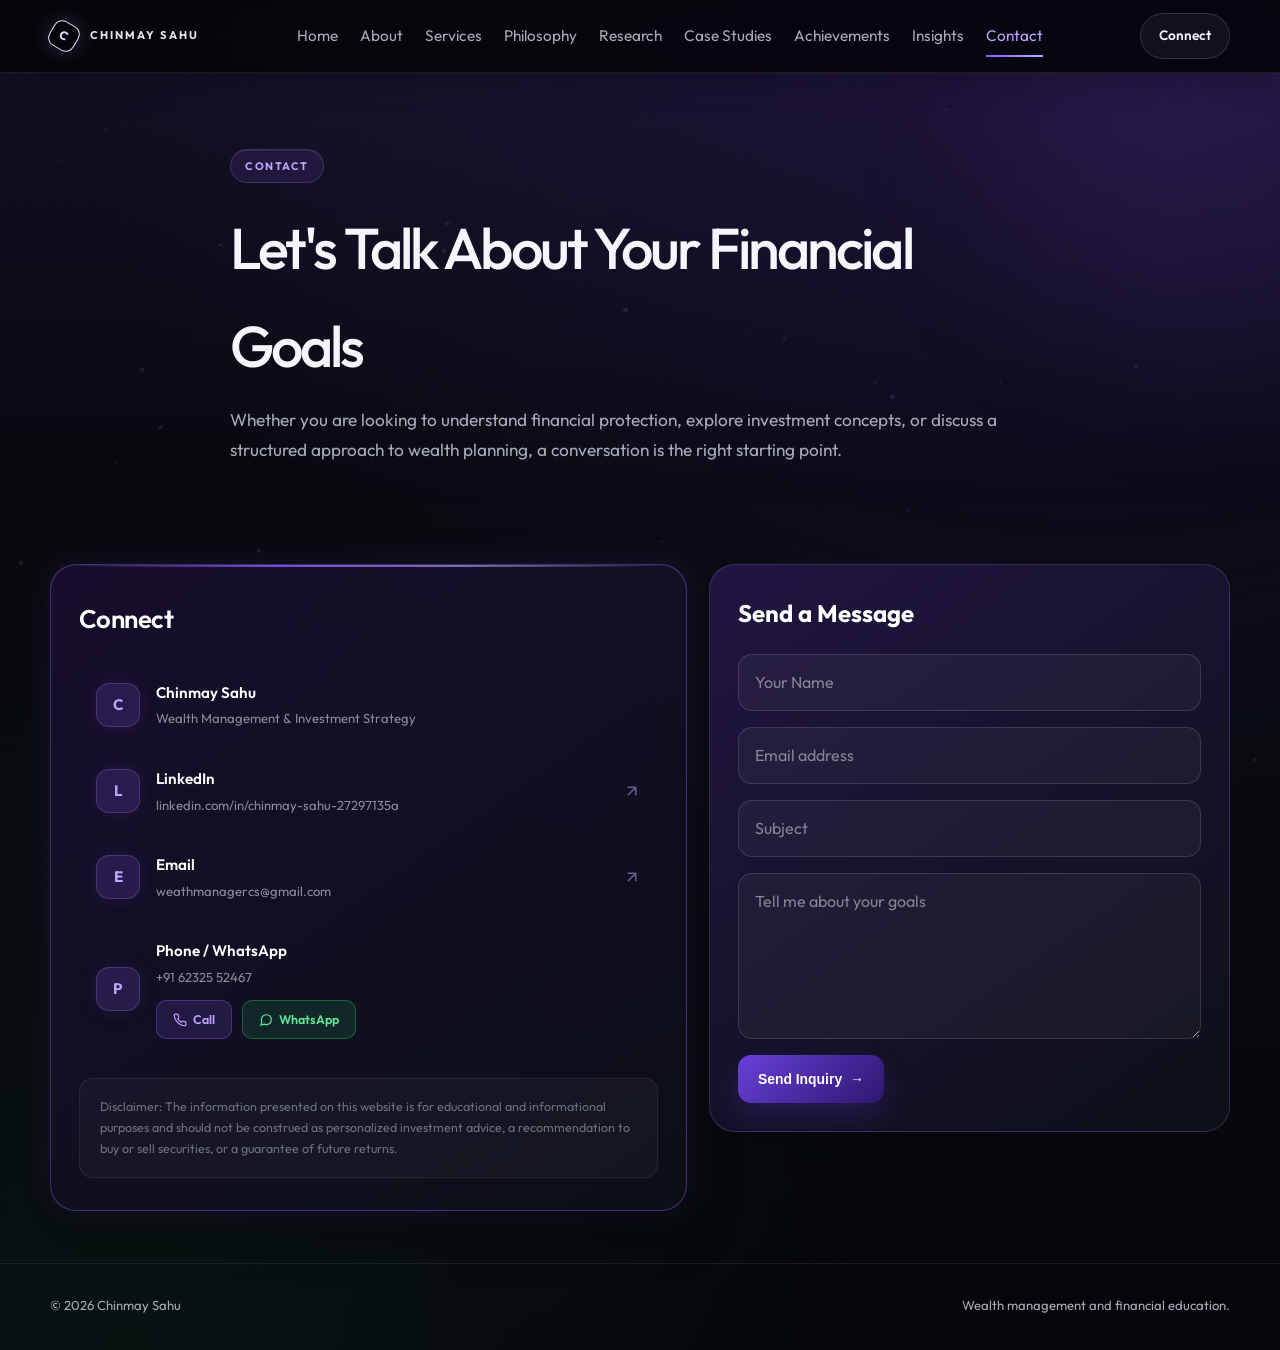
==== commit 857fd3b8: "Update contact info: phone, email, and LinkedIn profile" ====
--- a/contact.html
+++ b/contact.html
@@ -56,11 +56,11 @@
 
               <!-- LinkedIn — clickable row -->
               <li>
-                <a href="https://linkedin.com" target="_blank" rel="noopener noreferrer" class="connect-item connect-link">
+                <a href="https://www.linkedin.com/in/chinmay-sahu-27297135a" target="_blank" rel="noopener noreferrer" class="connect-item connect-link">
                   <span class="connect-icon">L</span>
                   <div class="connect-info">
                     <strong>LinkedIn</strong>
-                    <span>linkedin.com/in/chinmaysahu</span>
+                    <span>linkedin.com/in/chinmay-sahu-27297135a</span>
                   </div>
                   <svg class="connect-arrow" xmlns="http://www.w3.org/2000/svg" width="18" height="18" viewBox="0 0 24 24" fill="none" stroke="currentColor" stroke-width="2" stroke-linecap="round" stroke-linejoin="round"><path d="M7 17l9.2-9.2M17 17V7H7"/></svg>
                 </a>
@@ -68,11 +68,11 @@
 
               <!-- Email — clickable row -->
               <li>
-                <a href="mailto:chinmay.sahu@email.com" class="connect-item connect-link">
+                <a href="mailto:weathmanagercs@gmail.com" class="connect-item connect-link">
                   <span class="connect-icon">E</span>
                   <div class="connect-info">
                     <strong>Email</strong>
-                    <span>chinmay.sahu@email.com</span>
+                    <span>weathmanagercs@gmail.com</span>
                   </div>
                   <svg class="connect-arrow" xmlns="http://www.w3.org/2000/svg" width="18" height="18" viewBox="0 0 24 24" fill="none" stroke="currentColor" stroke-width="2" stroke-linecap="round" stroke-linejoin="round"><path d="M7 17l9.2-9.2M17 17V7H7"/></svg>
                 </a>
@@ -83,13 +83,13 @@
                 <span class="connect-icon">P</span>
                 <div class="connect-info">
                   <strong>Phone / WhatsApp</strong>
-                  <span>+91 98765 43210</span>
+                  <span>+91 62325 52467</span>
                   <div class="connect-actions">
-                    <a href="tel:+919876543210" class="connect-action-btn">
+                    <a href="tel:+916232552467" class="connect-action-btn">
                       <svg xmlns="http://www.w3.org/2000/svg" width="14" height="14" viewBox="0 0 24 24" fill="none" stroke="currentColor" stroke-width="2" stroke-linecap="round" stroke-linejoin="round"><path d="M22 16.92v3a2 2 0 0 1-2.18 2 19.79 19.79 0 0 1-8.63-3.07 19.5 19.5 0 0 1-6-6 19.79 19.79 0 0 1-3.07-8.67A2 2 0 0 1 4.11 2h3a2 2 0 0 1 2 1.72 12.84 12.84 0 0 0 .7 2.81 2 2 0 0 1-.45 2.11L8.09 9.91a16 16 0 0 0 6 6l1.27-1.27a2 2 0 0 1 2.11-.45 12.84 12.84 0 0 0 2.81.7A2 2 0 0 1 22 16.92z"/></svg>
                       Call
                     </a>
-                    <a href="https://wa.me" target="_blank" rel="noopener noreferrer" class="connect-action-btn connect-action-btn--wa">
+                    <a href="https://wa.me/916232552467" target="_blank" rel="noopener noreferrer" class="connect-action-btn connect-action-btn--wa">
                       <svg xmlns="http://www.w3.org/2000/svg" width="14" height="14" viewBox="0 0 24 24" fill="none" stroke="currentColor" stroke-width="2" stroke-linecap="round" stroke-linejoin="round"><path d="M21 11.5a8.38 8.38 0 0 1-.9 3.8 8.5 8.5 0 0 1-7.6 4.7 8.38 8.38 0 0 1-3.8-.9L3 21l1.9-5.7a8.38 8.38 0 0 1-.9-3.8 8.5 8.5 0 0 1 4.7-7.6 8.38 8.38 0 0 1 3.8-.9h.5a8.48 8.48 0 0 1 8 8v.5z"/></svg>
                       WhatsApp
                     </a>
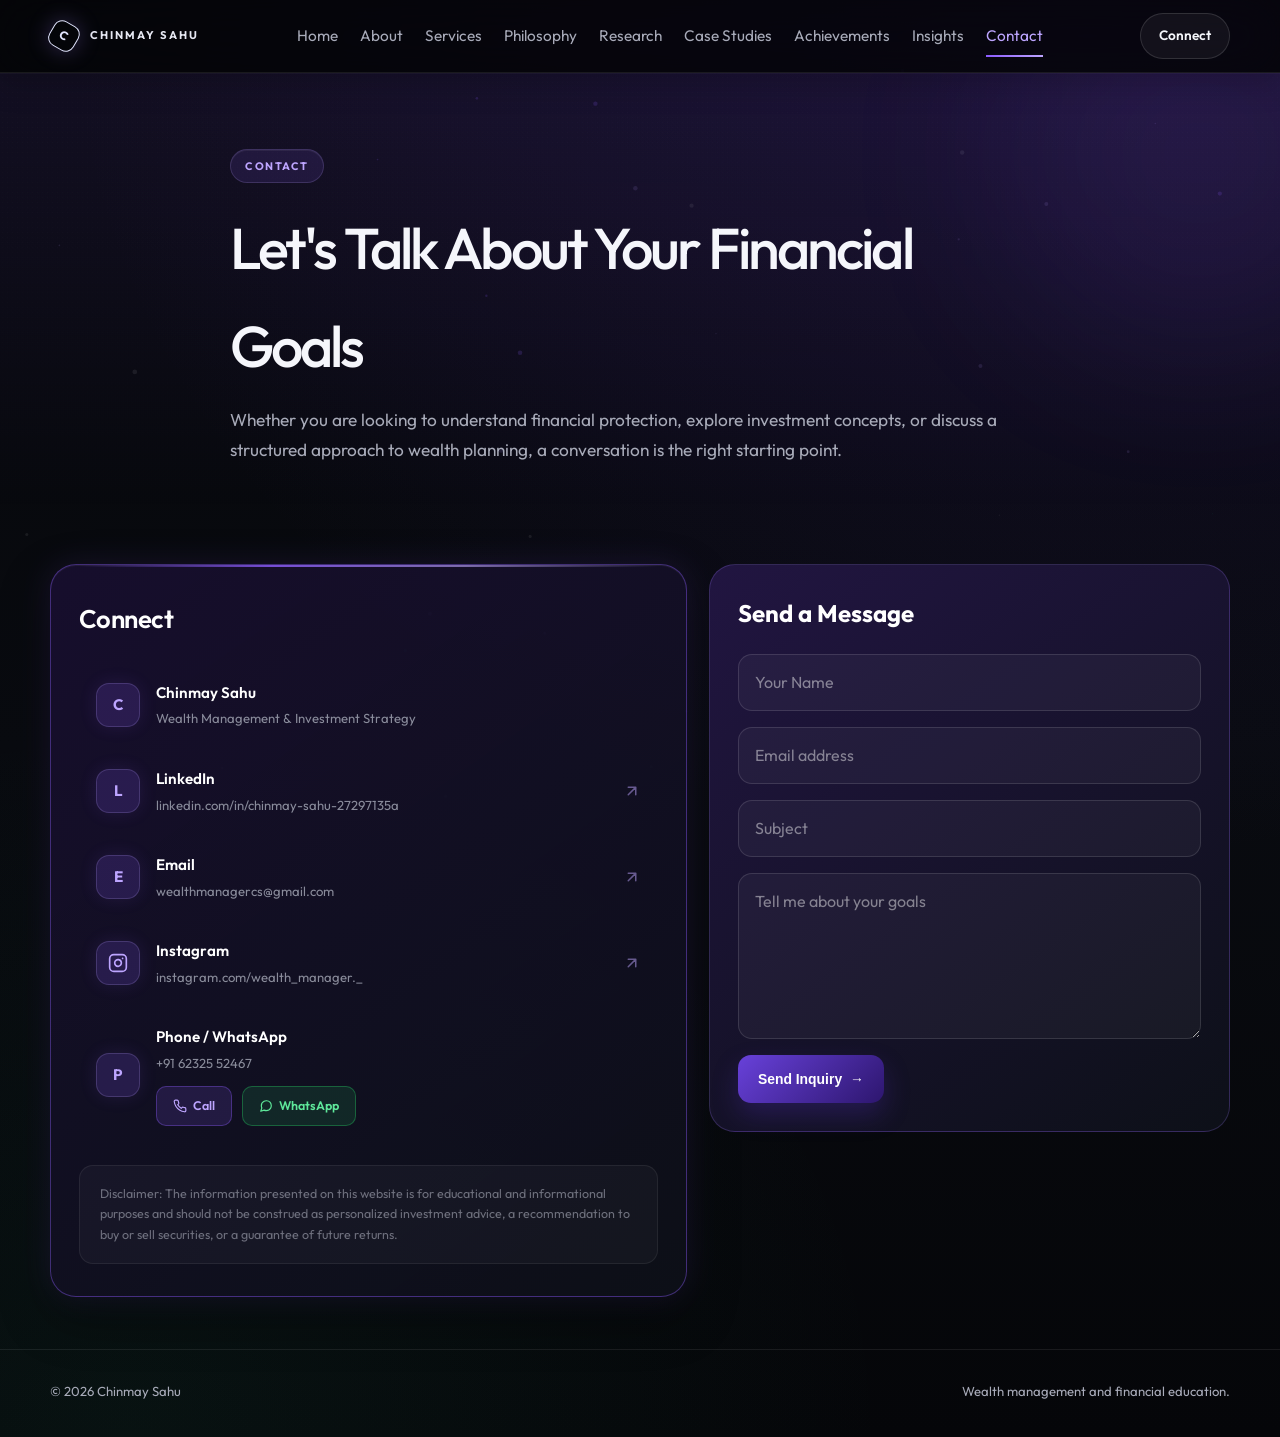
==== commit b29d4264: "Fix email spelling and add Instagram profile link with icon" ====
--- a/contact.html
+++ b/contact.html
@@ -68,11 +68,25 @@
 
               <!-- Email — clickable row -->
               <li>
-                <a href="mailto:weathmanagercs@gmail.com" class="connect-item connect-link">
+                <a href="mailto:wealthmanagercs@gmail.com" class="connect-item connect-link">
                   <span class="connect-icon">E</span>
                   <div class="connect-info">
                     <strong>Email</strong>
-                    <span>weathmanagercs@gmail.com</span>
+                    <span>wealthmanagercs@gmail.com</span>
+                  </div>
+                  <svg class="connect-arrow" xmlns="http://www.w3.org/2000/svg" width="18" height="18" viewBox="0 0 24 24" fill="none" stroke="currentColor" stroke-width="2" stroke-linecap="round" stroke-linejoin="round"><path d="M7 17l9.2-9.2M17 17V7H7"/></svg>
+                </a>
+              </li>
+
+              <!-- Instagram — clickable row -->
+              <li>
+                <a href="https://www.instagram.com/wealth_manager._" target="_blank" rel="noopener noreferrer" class="connect-item connect-link">
+                  <span class="connect-icon">
+                    <svg xmlns="http://www.w3.org/2000/svg" width="20" height="20" viewBox="0 0 24 24" fill="none" stroke="currentColor" stroke-width="2" stroke-linecap="round" stroke-linejoin="round"><rect width="20" height="20" x="2" y="2" rx="5" ry="5"/><path d="M16 11.37A4 4 0 1 1 12.63 8 4 4 0 0 1 16 11.37z"/><line x1="17.5" x2="17.51" y1="6.5" y2="6.5"/></svg>
+                  </span>
+                  <div class="connect-info">
+                    <strong>Instagram</strong>
+                    <span>instagram.com/wealth_manager._</span>
                   </div>
                   <svg class="connect-arrow" xmlns="http://www.w3.org/2000/svg" width="18" height="18" viewBox="0 0 24 24" fill="none" stroke="currentColor" stroke-width="2" stroke-linecap="round" stroke-linejoin="round"><path d="M7 17l9.2-9.2M17 17V7H7"/></svg>
                 </a>
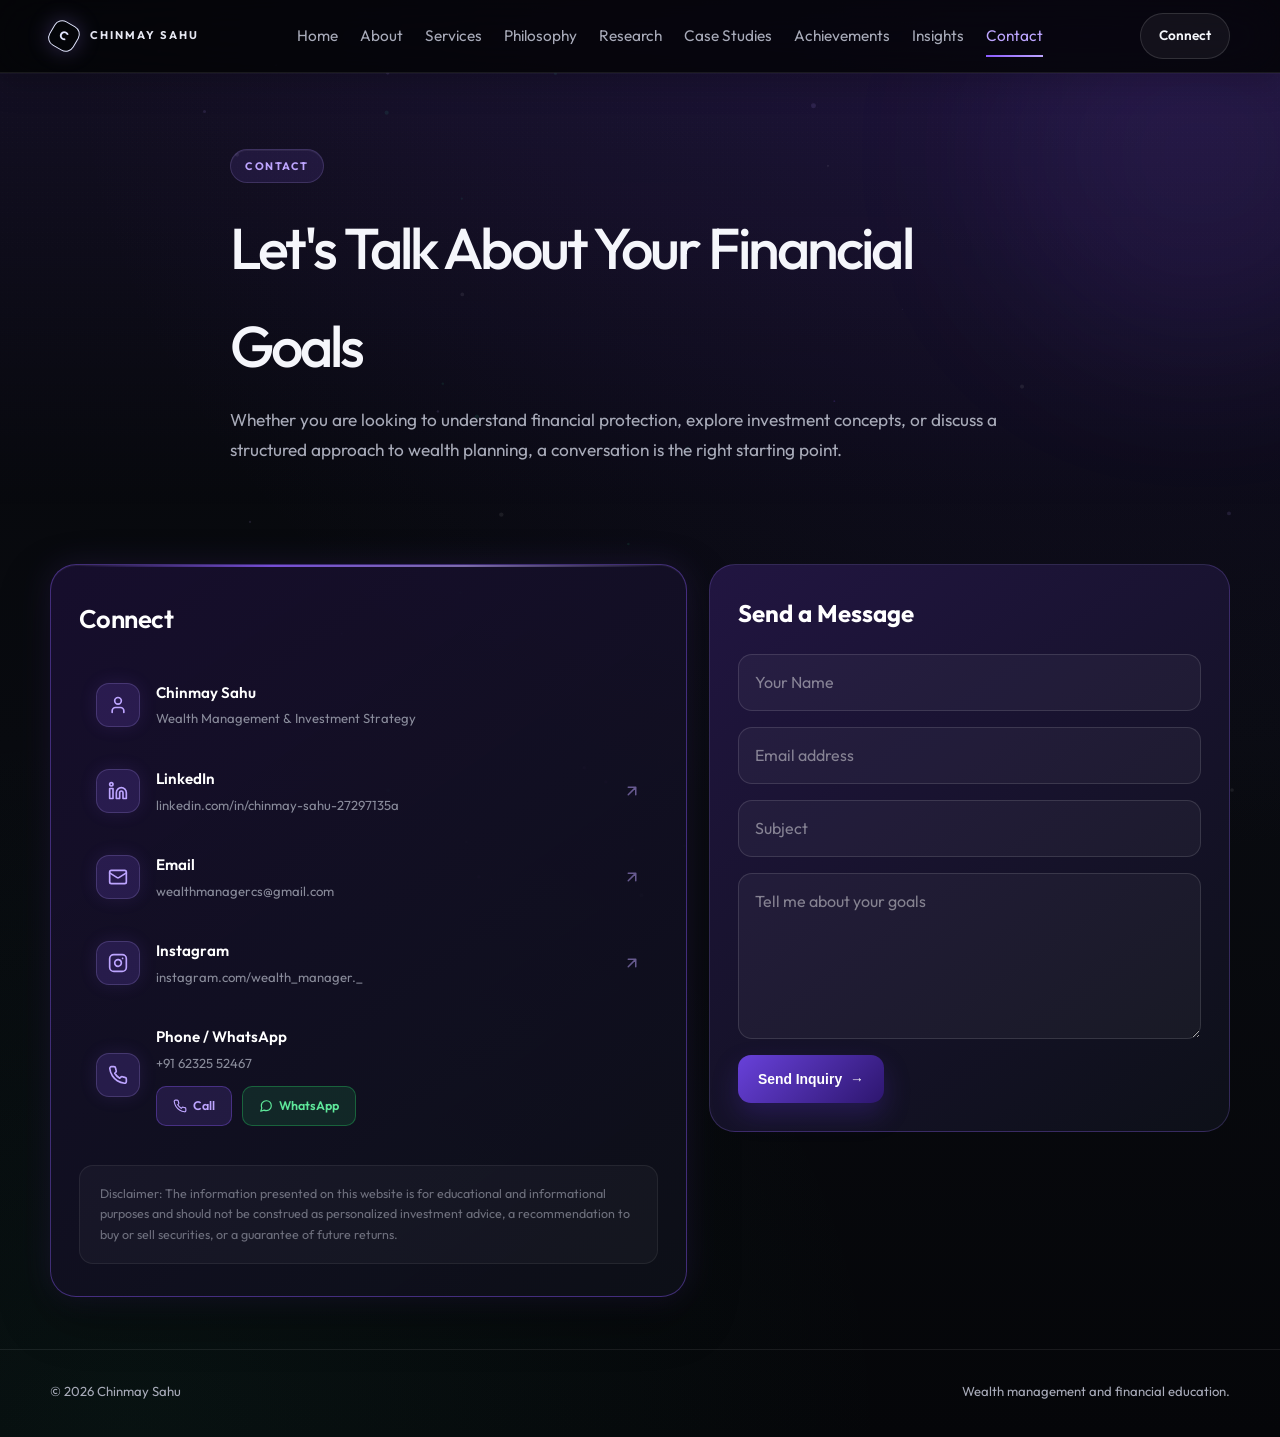
==== commit 779a2c5d: "Replace letter placeholders with SVG logos for Profile, LinkedIn, Email, Instagram, and Phone" ====
--- a/contact.html
+++ b/contact.html
@@ -47,7 +47,9 @@
             <ul class="connect-list">
               <!-- Chinmay Sahu — static info -->
               <li class="connect-item">
-                <span class="connect-icon">C</span>
+                <span class="connect-icon">
+                  <svg xmlns="http://www.w3.org/2000/svg" width="20" height="20" viewBox="0 0 24 24" fill="none" stroke="currentColor" stroke-width="2" stroke-linecap="round" stroke-linejoin="round"><path d="M19 21v-2a4 4 0 0 0-4-4H9a4 4 0 0 0-4 4v2"/><circle cx="12" cy="7" r="4"/></svg>
+                </span>
                 <div class="connect-info">
                   <strong>Chinmay Sahu</strong>
                   <span>Wealth Management &amp; Investment Strategy</span>
@@ -57,7 +59,9 @@
               <!-- LinkedIn — clickable row -->
               <li>
                 <a href="https://www.linkedin.com/in/chinmay-sahu-27297135a" target="_blank" rel="noopener noreferrer" class="connect-item connect-link">
-                  <span class="connect-icon">L</span>
+                  <span class="connect-icon">
+                    <svg xmlns="http://www.w3.org/2000/svg" width="20" height="20" viewBox="0 0 24 24" fill="none" stroke="currentColor" stroke-width="2" stroke-linecap="round" stroke-linejoin="round"><path d="M16 8a6 6 0 0 1 6 6v7h-4v-7a2 2 0 0 0-2-2 2 2 0 0 0-2 2v7h-4v-7a6 6 0 0 1 6-6z"/><rect width="4" height="12" x="2" y="9"/><circle cx="4" cy="4" r="2"/></svg>
+                  </span>
                   <div class="connect-info">
                     <strong>LinkedIn</strong>
                     <span>linkedin.com/in/chinmay-sahu-27297135a</span>
@@ -69,7 +73,9 @@
               <!-- Email — clickable row -->
               <li>
                 <a href="mailto:wealthmanagercs@gmail.com" class="connect-item connect-link">
-                  <span class="connect-icon">E</span>
+                  <span class="connect-icon">
+                    <svg xmlns="http://www.w3.org/2000/svg" width="20" height="20" viewBox="0 0 24 24" fill="none" stroke="currentColor" stroke-width="2" stroke-linecap="round" stroke-linejoin="round"><rect width="20" height="16" x="2" y="4" rx="2"/><path d="m22 7-8.97 5.7a1.94 1.94 0 0 1-2.06 0L2 7"/></svg>
+                  </span>
                   <div class="connect-info">
                     <strong>Email</strong>
                     <span>wealthmanagercs@gmail.com</span>
@@ -94,7 +100,9 @@
 
               <!-- Phone / WhatsApp — split action buttons -->
               <li class="connect-item">
-                <span class="connect-icon">P</span>
+                <span class="connect-icon">
+                  <svg xmlns="http://www.w3.org/2000/svg" width="20" height="20" viewBox="0 0 24 24" fill="none" stroke="currentColor" stroke-width="2" stroke-linecap="round" stroke-linejoin="round"><path d="M22 16.92v3a2 2 0 0 1-2.18 2 19.79 19.79 0 0 1-8.63-3.07 19.5 19.5 0 0 1-6-6 19.79 19.79 0 0 1-3.07-8.67A2 2 0 0 1 4.11 2h3a2 2 0 0 1 2 1.72 12.84 12.84 0 0 0 .7 2.81 2 2 0 0 1-.45 2.11L8.09 9.91a16 16 0 0 0 6 6l1.27-1.27a2 2 0 0 1 2.11-.45 12.84 12.84 0 0 0 2.81.7A2 2 0 0 1 22 16.92z"/></svg>
+                </span>
                 <div class="connect-info">
                   <strong>Phone / WhatsApp</strong>
                   <span>+91 62325 52467</span>
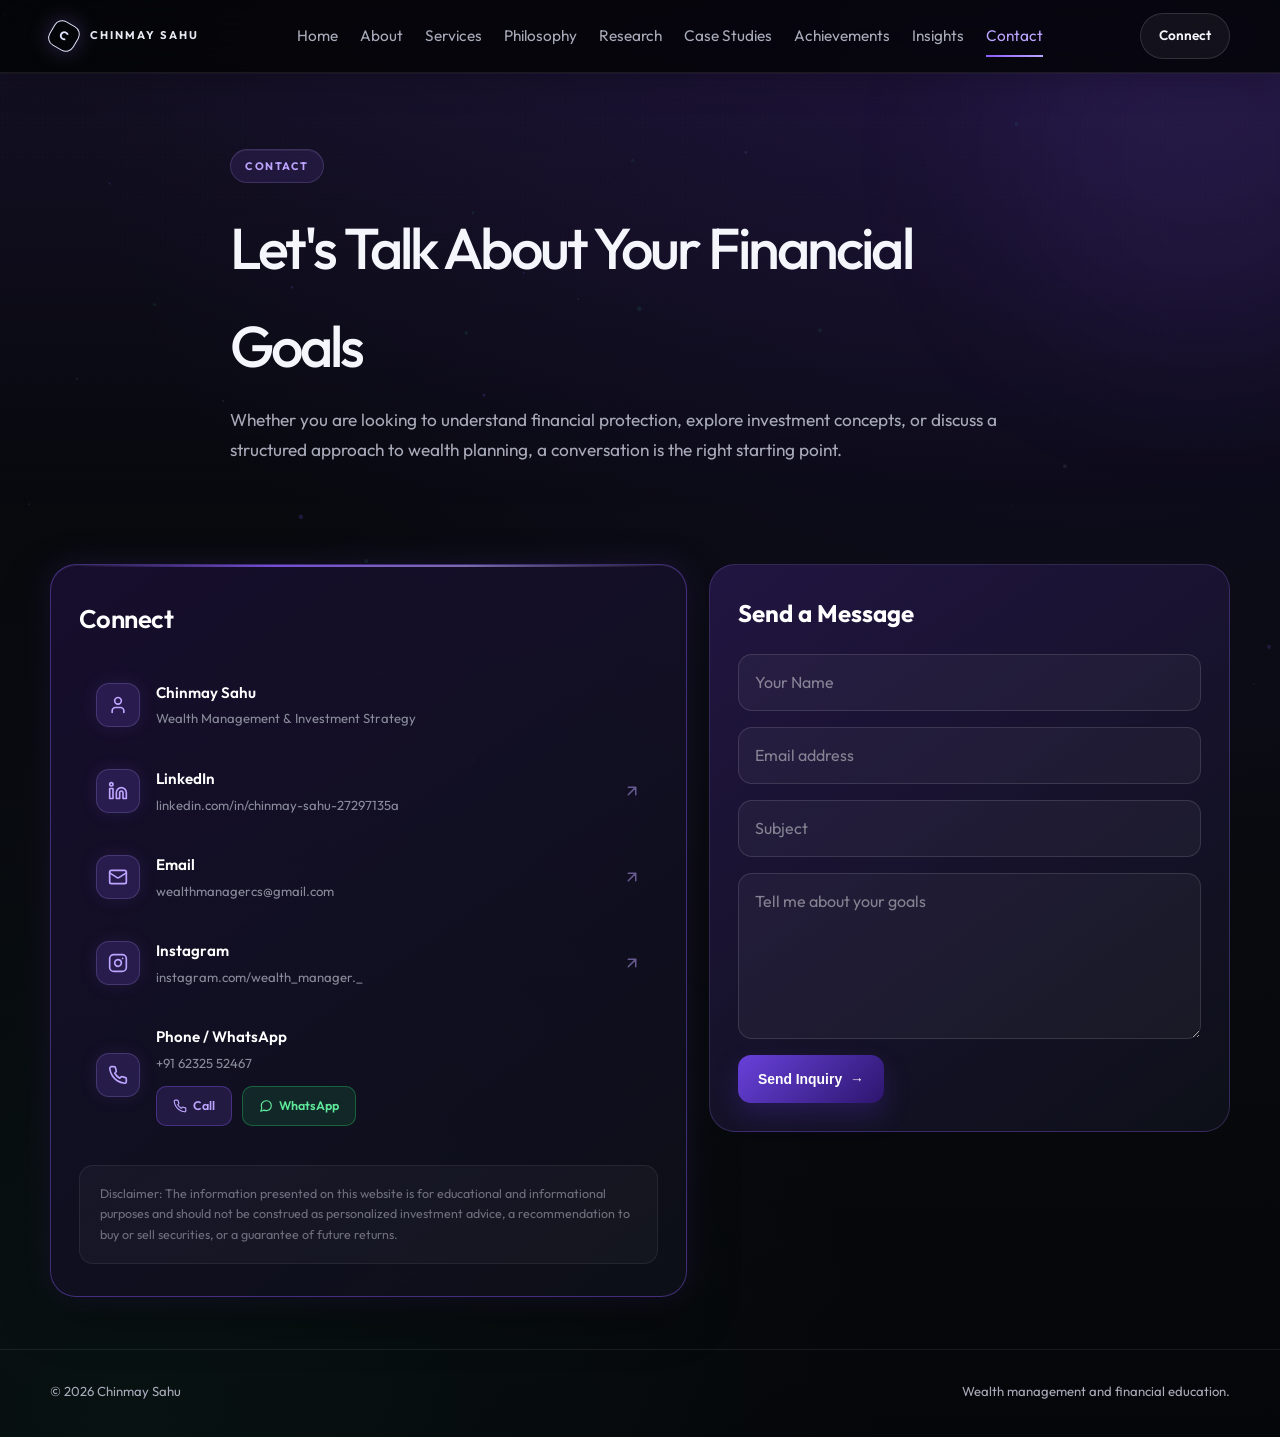
==== commit ba3e84e2: "Update contact form to send data to WhatsApp and Email" ====
--- a/contact.html
+++ b/contact.html
@@ -127,11 +127,11 @@
 
           <div class="form-shell reveal">
             <h2>Send a Message</h2>
-            <form>
-              <input type="text" placeholder="Your Name" />
-              <input type="email" placeholder="Email address" />
-              <input type="text" placeholder="Subject" />
-              <textarea rows="5" placeholder="Tell me about your goals"></textarea>
+            <form id="contactForm">
+              <input type="text" id="senderName" placeholder="Your Name" required />
+              <input type="email" id="senderEmail" placeholder="Email address" required />
+              <input type="text" id="messageSubject" placeholder="Subject" />
+              <textarea id="messageBody" rows="5" placeholder="Tell me about your goals" required></textarea>
               <button class="btn btn-primary" type="submit">Send Inquiry <span class="arrow">→</span></button>
             </form>
           </div>
